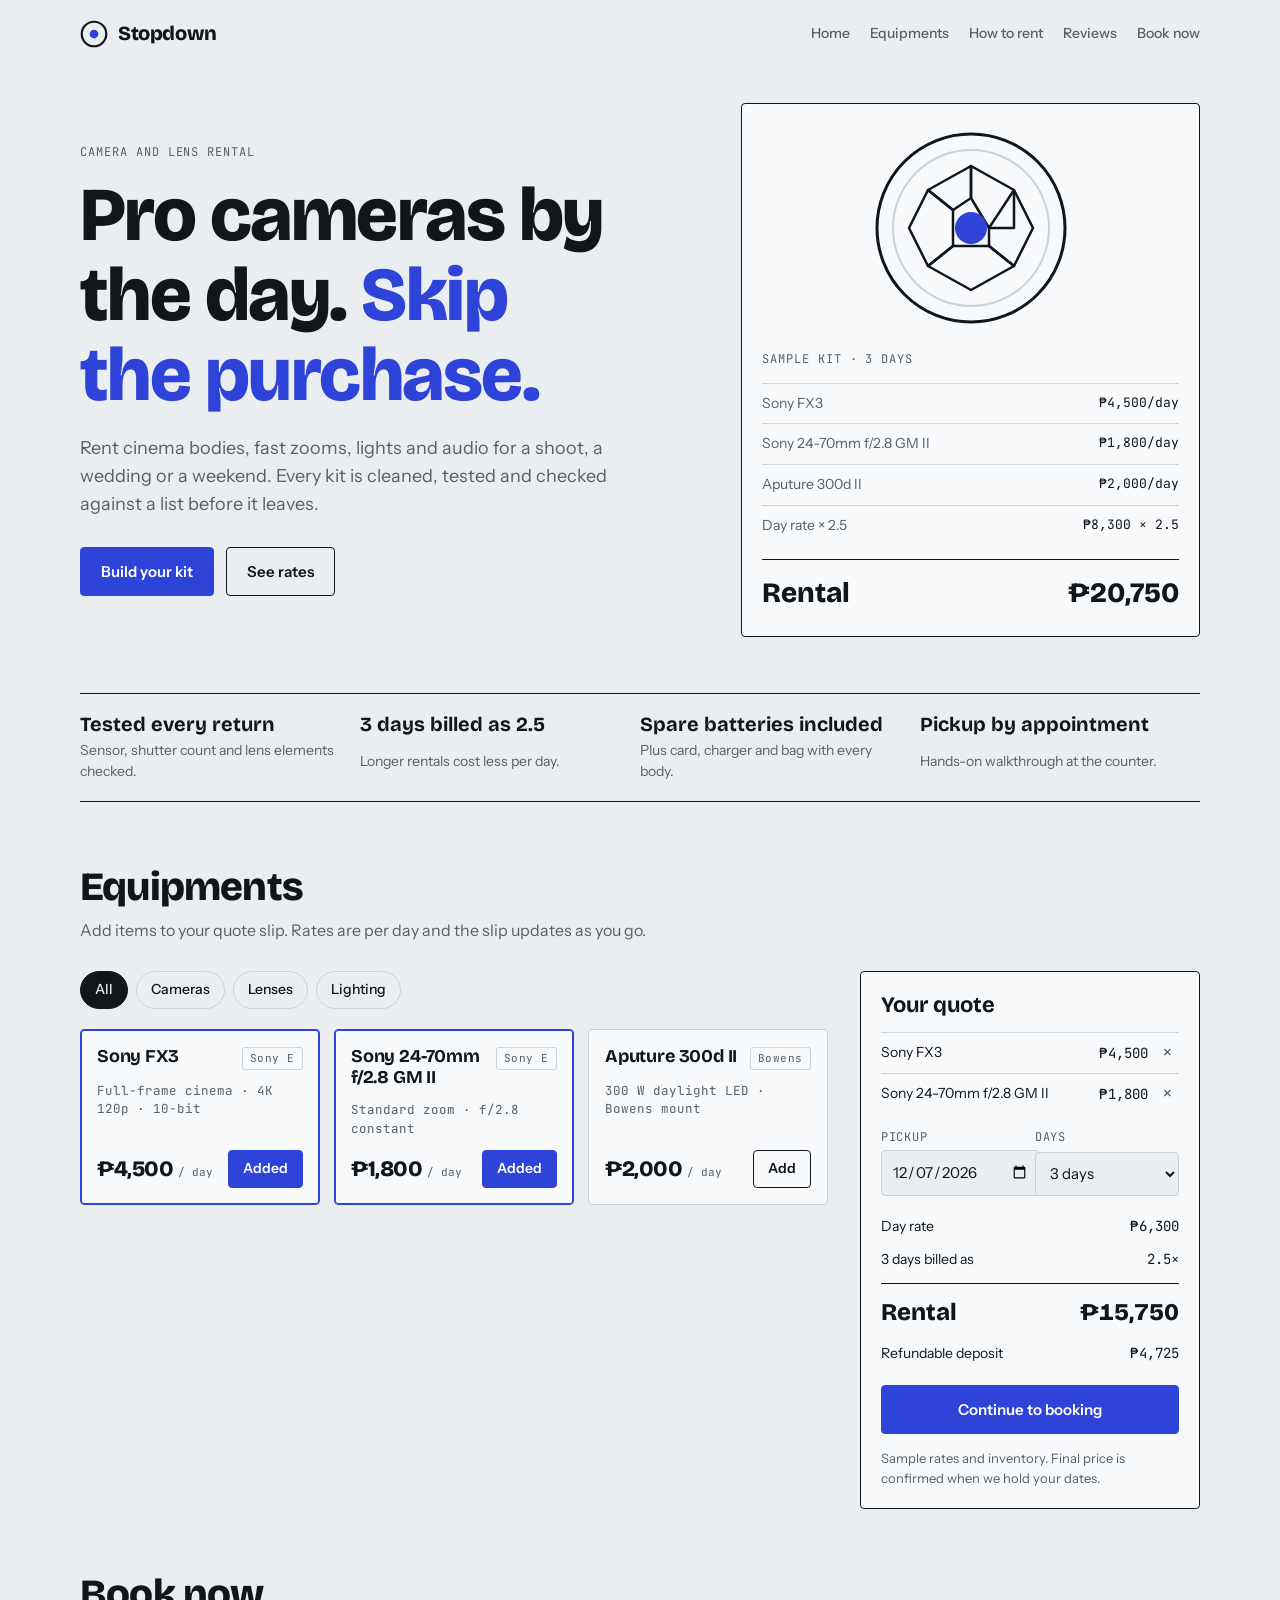
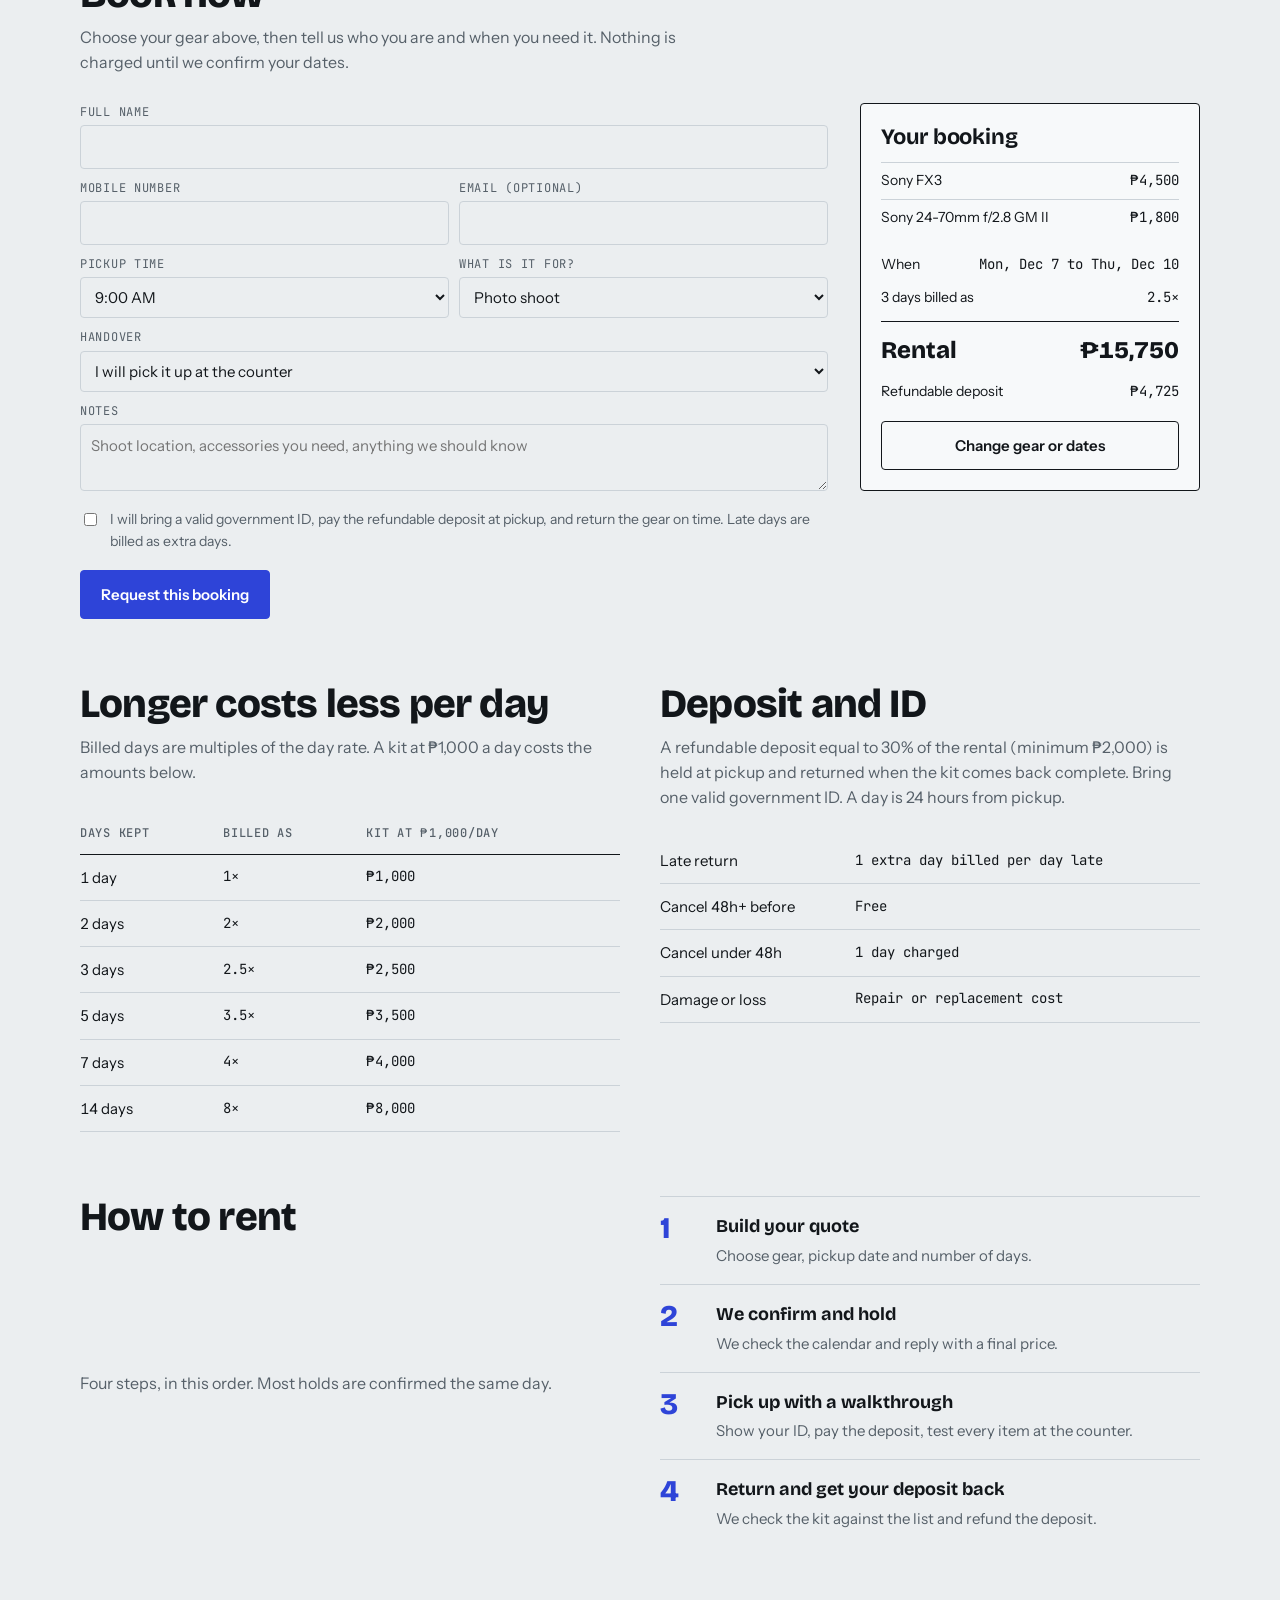
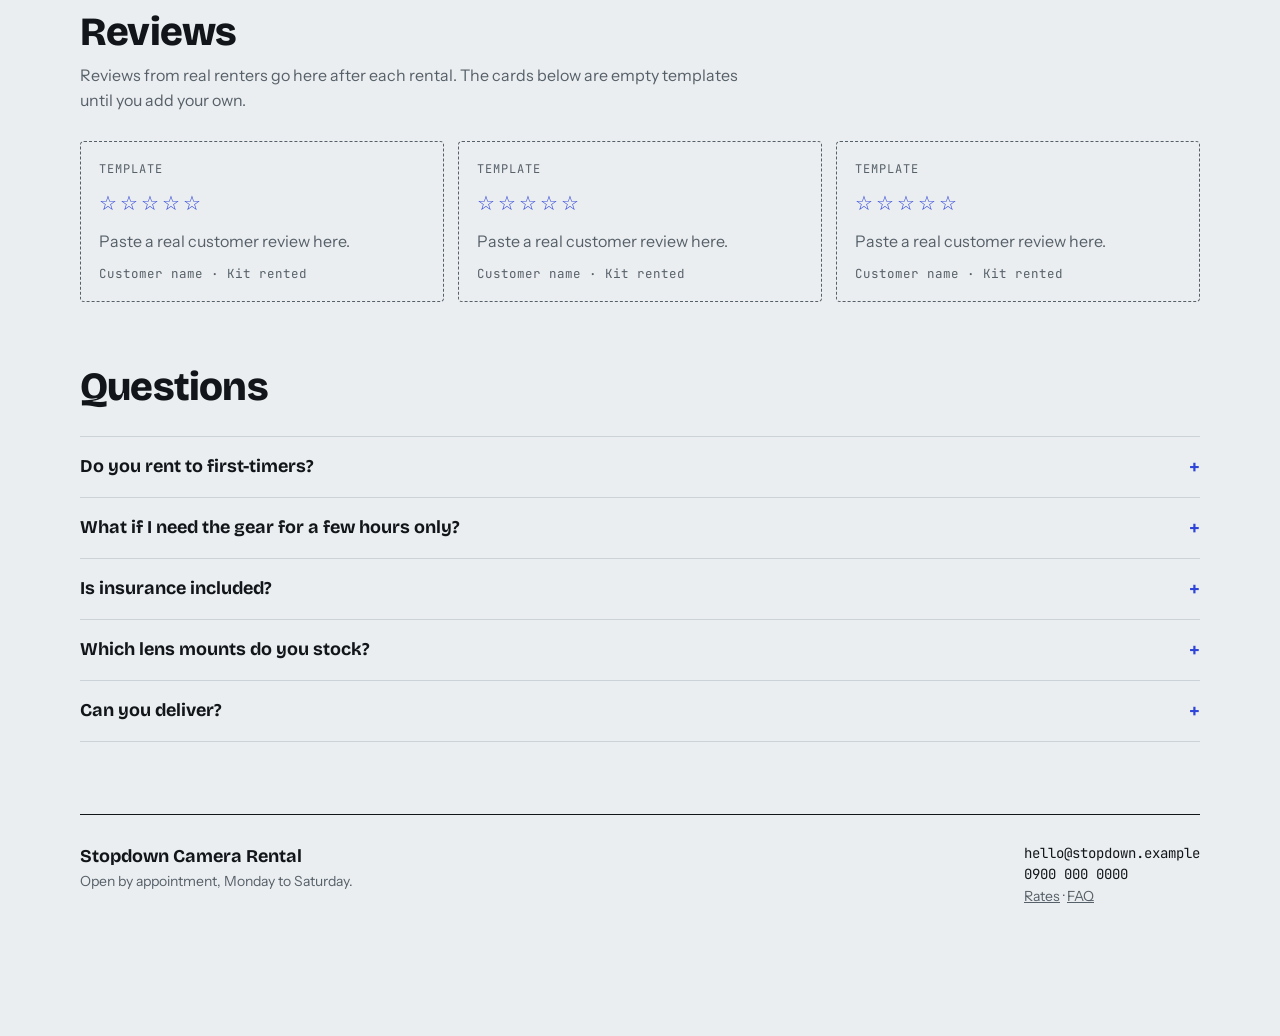
==== index.html @ c481bb45 "Rename Stopdown Camera Rental.html to index.html" ====
<!doctype html><html><head><meta charset=utf8><meta name=viewport content="width=device-width,initial-scale=1,viewport-fit=cover"><style>:root{color-scheme:light;box-sizing:border-box;padding-top:env(safe-area-inset-top,0px);padding-bottom:env(safe-area-inset-bottom,0px)}html{scroll-padding-top:env(safe-area-inset-top,0px)}body{margin:0;padding:0;font:14px -apple-system,BlinkMacSystemFont,sans-serif;background:#fff;color:#000}img{max-width:100%}[hidden]:not([hidden=until-found i]){display:none!important}</style></head><body>
<title>Stopdown Camera Rental</title>
<meta name="claude:viewport-fit-sides" content="cover">
<link rel="stylesheet" href="https://fonts.googleapis.com/css2?family=Bricolage+Grotesque:opsz,wght@12..96,500;12..96,700;12..96,800&family=Instrument+Sans:wght@400;500;600&family=JetBrains+Mono:wght@400;500&display=swap">
<style>
/* Layout: lens-barrel hero with a day-rate readout, then a catalog beside a live quote slip. */
:root {
  --bg: #EBEEF0;
  --surface: #F7F9FA;
  --fg: #12161A;
  --muted: #566069;
  --line: #CBD2D8;
  --accent: #2E44D8;
  --accent-fg: #FFFFFF;
  --ok: #1F7A4D;
  --font-display: "Bricolage Grotesque", "Helvetica Neue", Arial, sans-serif;
  --font-body: "Instrument Sans", "Helvetica Neue", Arial, sans-serif;
  --font-mono: "JetBrains Mono", ui-monospace, Menlo, Consolas, monospace;
}
@media (prefers-color-scheme: dark) {
  :root:not([data-theme="light"]) {
    --bg: #0F1316; --surface: #171C20; --fg: #E8ECEF; --muted: #9AA5AE; --line: #2B343B;
    --accent: #7C8DFF; --accent-fg: #0B0F2E; --ok: #5FD09A; color-scheme: dark;
  }
}
:root[data-theme="dark"] {
  --bg: #0F1316; --surface: #171C20; --fg: #E8ECEF; --muted: #9AA5AE; --line: #2B343B;
  --accent: #7C8DFF; --accent-fg: #0B0F2E; --ok: #5FD09A; color-scheme: dark;
}

* { box-sizing: border-box; }
body {
  background: var(--bg); color: var(--fg);
  font-family: var(--font-body); font-size: 16px; line-height: 1.55;
  padding-left: max(16px, env(safe-area-inset-left, 0px));
  padding-right: max(16px, env(safe-area-inset-right, 0px));
  padding-block: 0 88px;
}
.wrap { max-width: 1120px; margin: 0 auto; }
h1, h2, h3 { font-family: var(--font-display); text-wrap: balance; margin: 0; line-height: 1.05; letter-spacing: -0.02em; }
h2 { font-size: clamp(28px, 4vw, 40px); font-weight: 800; }
h3 { font-size: 18px; font-weight: 700; letter-spacing: -0.01em; line-height: 1.2; }
p { margin: 0; }
a { color: inherit; }
button, input, select, textarea { font: inherit; color: inherit; }
:focus-visible { outline: 3px solid var(--accent); outline-offset: 2px; }
.mono { font-family: var(--font-mono); }
.label { font-family: var(--font-mono); font-size: 12px; letter-spacing: 0.08em; text-transform: uppercase; color: var(--muted); }

/* header */
.top { display: flex; align-items: center; justify-content: space-between; gap: 16px; padding-block: 18px; flex-wrap: wrap; }
.brand { display: flex; align-items: center; gap: 10px; font-family: var(--font-display); font-weight: 800; font-size: 20px; letter-spacing: -0.02em; text-decoration: none; }
.brand svg { width: 28px; height: 28px; flex: none; }
.nav { display: flex; gap: 20px; font-size: 14px; font-weight: 500; flex-wrap: wrap; }
.nav a { text-decoration: none; color: var(--muted); }
.nav a:hover { color: var(--fg); }

/* hero */
.hero { display: grid; grid-template-columns: 1.15fr 0.85fr; gap: 40px; align-items: center; padding-block: 36px 56px; }
.hero > * { min-width: 0; }
.hero h1 { font-size: clamp(40px, 7vw, 76px); font-weight: 800; }
.hero h1 em { font-style: normal; color: var(--accent); }
.hero p.lede { margin-top: 20px; max-width: 46ch; font-size: 18px; color: var(--muted); }
.cta-row { display: flex; gap: 12px; margin-top: 28px; flex-wrap: wrap; }
.btn { display: inline-flex; align-items: center; justify-content: center; gap: 8px; border: 1.5px solid var(--fg); background: transparent; padding: 12px 20px; font-weight: 600; font-size: 15px; cursor: pointer; text-decoration: none; border-radius: 4px; }
.btn.primary { background: var(--accent); border-color: var(--accent); color: var(--accent-fg); }
.btn:hover { filter: brightness(1.08); }
.readout { background: var(--surface); border: 1.5px solid var(--fg); border-radius: 4px; padding: 20px; display: grid; gap: 14px; }
.readout .lens { display: flex; justify-content: center; padding-block: 4px 8px; }
.readout .lens svg { width: min(200px, 60%); height: auto; }
.readout dl { margin: 0; display: grid; gap: 0; }
.readout .row { display: flex; justify-content: space-between; gap: 12px; padding-block: 9px; border-top: 1px solid var(--line); font-size: 14px; }
.readout .row dt { color: var(--muted); }
.readout .row dd { margin: 0; font-family: var(--font-mono); font-size: 13px; text-align: right; }
.readout .total { font-family: var(--font-display); font-weight: 800; font-size: 28px; border-top: 1.5px solid var(--fg); padding-top: 12px; display: flex; justify-content: space-between; align-items: baseline; }

/* facts strip */
.facts { display: grid; grid-template-columns: repeat(auto-fit, minmax(200px, 1fr)); gap: 0; border-block: 1.5px solid var(--fg); }
.facts div { padding: 18px 20px 18px 0; display: grid; gap: 4px; }
.facts strong { font-family: var(--font-display); font-size: 20px; font-weight: 700; line-height: 1.2; }
.facts span { font-size: 14px; color: var(--muted); }

section { padding-block: 64px 0; }
.sec-head { display: grid; gap: 10px; margin-bottom: 28px; max-width: 60ch; }
.sec-head p { color: var(--muted); }

/* gear + quote */
.shop { display: grid; grid-template-columns: minmax(0, 1fr) 340px; gap: 32px; align-items: start; }
.chips { display: flex; gap: 8px; flex-wrap: wrap; margin-bottom: 20px; }
.chip { border: 1.5px solid var(--line); background: transparent; padding: 7px 14px; border-radius: 999px; font-size: 14px; font-weight: 500; cursor: pointer; }
.chip[aria-pressed="true"] { background: var(--fg); color: var(--bg); border-color: var(--fg); }
.grid { display: grid; grid-template-columns: repeat(auto-fill, minmax(230px, 1fr)); gap: 14px; }
.item { background: var(--surface); border: 1px solid var(--line); border-radius: 4px; padding: 16px; display: grid; grid-template-rows: auto 1fr auto; gap: 12px; min-width: 0; }
.item.in { border-color: var(--accent); box-shadow: inset 0 0 0 1px var(--accent); }
.item .meta { display: flex; justify-content: space-between; gap: 8px; align-items: baseline; }
.mount { font-family: var(--font-mono); font-size: 11px; letter-spacing: 0.05em; padding: 2px 7px; border: 1px solid var(--line); border-radius: 3px; color: var(--muted); white-space: nowrap; }
.item .spec { font-family: var(--font-mono); font-size: 12.5px; color: var(--muted); line-height: 1.5; }
.item .buy { display: flex; justify-content: space-between; align-items: center; gap: 8px; }
.price { font-family: var(--font-display); font-weight: 800; font-size: 22px; letter-spacing: -0.02em; }
.price small { font-family: var(--font-mono); font-weight: 400; font-size: 11px; color: var(--muted); letter-spacing: 0; }
.add { border: 1.5px solid var(--fg); background: transparent; padding: 7px 14px; font-size: 14px; font-weight: 600; cursor: pointer; border-radius: 4px; }
.add[aria-pressed="true"] { background: var(--accent); border-color: var(--accent); color: var(--accent-fg); }

.slip { position: sticky; top: 16px; background: var(--surface); border: 1.5px solid var(--fg); border-radius: 4px; padding: 20px; display: grid; gap: 14px; min-width: 0; }
.slip h3 { font-size: 22px; }
.slip ul { list-style: none; margin: 0; padding: 0; display: grid; gap: 0; }
.slip li { display: flex; justify-content: space-between; gap: 10px; padding-block: 8px; border-top: 1px solid var(--line); font-size: 14px; align-items: center; }
.slip li span:first-child { min-width: 0; overflow-wrap: anywhere; }
.slip .empty { color: var(--muted); font-size: 14px; border-top: 1px solid var(--line); padding-top: 10px; }
.rm { border: 0; background: transparent; color: var(--muted); cursor: pointer; font-size: 18px; line-height: 1; padding: 2px 6px; }
.rm:hover { color: var(--fg); }
.fields { display: grid; grid-template-columns: 1fr 1fr; gap: 10px; }
.field { display: grid; gap: 4px; min-width: 0; }
.field.full { grid-column: 1 / -1; }
.field label { font-size: 12px; font-family: var(--font-mono); letter-spacing: 0.06em; text-transform: uppercase; color: var(--muted); }
.field input, .field select, .field textarea { width: 100%; background: var(--bg); border: 1.5px solid var(--line); border-radius: 4px; padding: 9px 10px; font-size: 15px; }
.field textarea { resize: vertical; min-height: 64px; }
.sum { display: grid; gap: 0; }
.sum .row { display: flex; justify-content: space-between; gap: 10px; padding-block: 6px; font-size: 14px; }
.sum .row span:last-child { font-family: var(--font-mono); font-variant-numeric: tabular-nums; }
.sum .grand { border-top: 1.5px solid var(--fg); margin-top: 6px; padding-top: 10px; font-family: var(--font-display); font-weight: 800; font-size: 24px; }
.sum .grand span:last-child { font-family: var(--font-display); }
.note { font-size: 13px; color: var(--muted); }
.out { display: grid; gap: 8px; }
.out pre { margin: 0; white-space: pre-wrap; overflow-wrap: anywhere; font-family: var(--font-mono); font-size: 12.5px; background: var(--bg); border: 1px dashed var(--muted); padding: 12px; border-radius: 4px; }
.err { color: #B3261E; font-size: 13px; }
@media (prefers-color-scheme: dark) { :root:not([data-theme="light"]) .err { color: #FF8A80; } }
:root[data-theme="dark"] .err { color: #FF8A80; }

/* reviews */
.reviews { display: grid; grid-template-columns: repeat(auto-fit, minmax(240px, 1fr)); gap: 14px; }
.review { border: 1.5px dashed var(--muted); border-radius: 4px; padding: 18px; display: grid; gap: 10px; align-content: start; min-width: 0; }
.review p { margin: 0; color: var(--muted); }
.review .stars { font-size: 20px; letter-spacing: 0.15em; color: var(--accent); }
.review .who { font-size: 12.5px; }

/* booking */
.book { display: grid; grid-template-columns: minmax(0, 1fr) 340px; gap: 32px; align-items: start; }
.bform { display: grid; gap: 18px; min-width: 0; }
.bsum { position: sticky; top: 16px; background: var(--surface); border: 1.5px solid var(--fg); border-radius: 4px; padding: 20px; display: grid; gap: 12px; min-width: 0; }
.bsum h3 { font-size: 22px; }
.bsum ul { list-style: none; margin: 0; padding: 0; }
.bsum li { display: flex; justify-content: space-between; gap: 10px; padding-block: 7px; border-top: 1px solid var(--line); font-size: 14px; }
.bsum li span:first-child { min-width: 0; overflow-wrap: anywhere; }
.check { display: flex; gap: 10px; align-items: flex-start; font-size: 14px; color: var(--muted); }
.check input { margin-top: 4px; flex: none; }
@media (max-width: 960px) { .book { grid-template-columns: 1fr; } .bsum { position: static; } }

/* rates + steps */
.two { display: grid; grid-template-columns: 1fr 1fr; gap: 40px; }
.two > * { min-width: 0; }
.tablewrap { overflow-x: auto; }
table { width: 100%; border-collapse: collapse; font-size: 15px; }
th, td { text-align: left; padding: 11px 12px 11px 0; border-bottom: 1px solid var(--line); font-variant-numeric: tabular-nums; }
th { font-family: var(--font-mono); font-size: 12px; letter-spacing: 0.06em; text-transform: uppercase; color: var(--muted); font-weight: 500; border-bottom: 1.5px solid var(--fg); }
td.mono { font-size: 14px; }
.steps { list-style: none; margin: 0; padding: 0; display: grid; gap: 0; counter-reset: s; }
.steps li { counter-increment: s; display: grid; grid-template-columns: 44px 1fr; gap: 12px; padding-block: 16px; border-top: 1px solid var(--line); }
.steps li::before { content: counter(s); font-family: var(--font-display); font-weight: 800; font-size: 30px; line-height: 1; color: var(--accent); }
.steps strong { display: block; font-family: var(--font-display); font-size: 18px; margin-bottom: 2px; }
.steps span { color: var(--muted); font-size: 15px; }

details { border-top: 1px solid var(--line); padding-block: 16px; }
details:last-of-type { border-bottom: 1px solid var(--line); }
summary { cursor: pointer; font-family: var(--font-display); font-weight: 700; font-size: 18px; list-style: none; display: flex; justify-content: space-between; gap: 16px; }
summary::-webkit-details-marker { display: none; }
summary::after { content: "+"; font-family: var(--font-mono); color: var(--accent); }
details[open] summary::after { content: "\2212"; }
details p { margin-top: 10px; color: var(--muted); max-width: 66ch; }

footer { margin-top: 72px; border-top: 1.5px solid var(--fg); padding-block: 28px 40px; display: flex; justify-content: space-between; gap: 24px; flex-wrap: wrap; font-size: 14px; color: var(--muted); }
footer .mono { color: var(--fg); user-select: all; }

.bar { display: none; position: fixed; left: 0; right: 0; bottom: 0; background: var(--fg); color: var(--bg); padding: 12px max(16px, env(safe-area-inset-right, 0px)) calc(12px + env(safe-area-inset-bottom, 0px)) max(16px, env(safe-area-inset-left, 0px)); justify-content: space-between; align-items: center; gap: 12px; z-index: 5; text-decoration: none; font-weight: 600; }
.bar .mono { font-size: 14px; }

@media (max-width: 960px) {
  .hero, .two { grid-template-columns: 1fr; }
  .shop { grid-template-columns: 1fr; }
  .slip { position: static; }
  .bar { display: flex; }
}
@media (max-width: 480px) {
  .fields { grid-template-columns: 1fr; }
  .grid { grid-template-columns: 1fr; }
}
@media (prefers-reduced-motion: reduce) { * { transition: none !important; animation: none !important; } }
</style>

<div class="wrap">
  <header class="top">
    <a class="brand" href="#top" id="top" aria-label="Stopdown Camera Rental home">
      <svg viewBox="0 0 32 32" aria-hidden="true"><circle cx="16" cy="16" r="14" fill="none" stroke="currentColor" stroke-width="2.5"/><circle cx="16" cy="16" r="5" fill="var(--accent)"/></svg>
      Stopdown
    </a>
    <nav class="nav" aria-label="Main">
      <a href="#top">Home</a>
      <a href="#equipments">Equipments</a>
      <a href="#how">How to rent</a>
      <a href="#reviews">Reviews</a>
      <a href="#book">Book now</a>
    </nav>
  </header>

  <div class="hero">
    <div>
      <p class="label">Camera and lens rental</p>
      <h1 style="margin-top:14px">Pro cameras by the day. <em>Skip the purchase.</em></h1>
      <p class="lede">Rent cinema bodies, fast zooms, lights and audio for a shoot, a wedding or a weekend. Every kit is cleaned, tested and checked against a list before it leaves.</p>
      <div class="cta-row">
        <a class="btn primary" href="#equipments">Build your kit</a>
        <a class="btn" href="#rates">See rates</a>
      </div>
    </div>
    <aside class="readout" aria-label="Example rental quote">
      <div class="lens">
        <svg viewBox="0 0 200 200" aria-hidden="true">
          <circle cx="100" cy="100" r="94" fill="none" stroke="currentColor" stroke-width="3"/>
          <circle cx="100" cy="100" r="78" fill="none" stroke="var(--line)" stroke-width="2"/>
          <g fill="none" stroke="currentColor" stroke-width="2.5" stroke-linejoin="round">
            <polygon points="100,38 143,62 143,100 118,100 100,70"/>
            <polygon points="143,62 162,100 143,138 118,118 118,100"/>
            <polygon points="143,138 100,162 57,138 82,118 118,118"/>
            <polygon points="57,138 38,100 57,62 82,82 82,118"/>
            <polygon points="57,62 100,38 100,70 82,82"/>
          </g>
          <circle cx="100" cy="100" r="16" fill="var(--accent)"/>
        </svg>
      </div>
      <p class="label">Sample kit · 3 days</p>
      <dl id="heroRows"></dl>
      <div class="total"><span>Rental</span><span id="heroTotal"></span></div>
    </aside>
  </div>

  <div class="facts">
    <div><strong>Tested every return</strong><span>Sensor, shutter count and lens elements checked.</span></div>
    <div><strong>3 days billed as 2.5</strong><span>Longer rentals cost less per day.</span></div>
    <div><strong>Spare batteries included</strong><span>Plus card, charger and bag with every body.</span></div>
    <div><strong>Pickup by appointment</strong><span>Hands-on walkthrough at the counter.</span></div>
  </div>

  <section id="equipments">
    <div class="sec-head">
      <h2>Equipments</h2>
      <p>Add items to your quote slip. Rates are per day and the slip updates as you go.</p>
    </div>
    <div class="shop">
      <div>
        <div class="chips" id="chips" role="group" aria-label="Filter gear by type"></div>
        <div class="grid" id="grid"></div>
      </div>

      <aside class="slip" id="quote" aria-label="Your quote slip">
        <h3>Your quote</h3>
        <ul id="slipList"></ul>
        <div class="fields">
          <div class="field"><label for="pickup">Pickup</label><input type="date" id="pickup"></div>
          <div class="field"><label for="days">Days</label>
            <select id="days"></select></div>
        </div>
        <div class="sum" id="sum"></div>
        <a class="btn primary" href="#book">Continue to booking</a>
        <p class="note">Sample rates and inventory. Final price is confirmed when we hold your dates.</p>
      </aside>
    </div>
  </section>

  <section id="book">
    <div class="sec-head">
      <h2>Book now</h2>
      <p>Choose your gear above, then tell us who you are and when you need it. Nothing is charged until we confirm your dates.</p>
    </div>
    <div class="book">
      <form id="bookForm" class="bform" novalidate>
        <div class="fields">
          <div class="field full"><label for="fullName">Full name</label><input id="fullName" autocomplete="name" required></div>
          <div class="field"><label for="mobile">Mobile number</label><input id="mobile" type="tel" autocomplete="tel" inputmode="tel" required></div>
          <div class="field"><label for="email">Email (optional)</label><input id="email" type="email" autocomplete="email"></div>
          <div class="field"><label for="pickTime">Pickup time</label><select id="pickTime"></select></div>
          <div class="field"><label for="purpose">What is it for?</label>
            <select id="purpose">
              <option>Photo shoot</option><option>Video or film</option><option>Wedding</option><option>Event</option><option>Travel</option><option>Other</option>
            </select></div>
          <div class="field full"><label for="handover">Handover</label>
            <select id="handover"><option value="counter">I will pick it up at the counter</option><option value="delivery">Please quote delivery</option></select></div>
          <div class="field full" id="addrWrap" hidden><label for="address">Delivery address</label><textarea id="address"></textarea></div>
          <div class="field full"><label for="bnotes">Notes</label><textarea id="bnotes" placeholder="Shoot location, accessories you need, anything we should know"></textarea></div>
        </div>
        <label class="check"><input type="checkbox" id="agree"> <span>I will bring a valid government ID, pay the refundable deposit at pickup, and return the gear on time. Late days are billed as extra days.</span></label>
        <p class="err" id="bookErr" role="alert" hidden></p>
        <div><button class="btn primary" type="submit">Request this booking</button></div>
        <div class="out" id="bookOut" hidden>
          <p class="label">Request ready · <span id="bookRef"></span></p>
          <p class="note">Nothing has been sent yet. Copy this request and send it to <span class="mono">hello@stopdown.example</span> or message us. We reply to confirm availability and hold your gear.</p>
          <pre id="bookText"></pre>
          <div><button class="btn" type="button" id="bookCopy">Copy request</button></div>
        </div>
      </form>
      <aside class="bsum" id="bookSummary" aria-label="Your booking summary"></aside>
    </div>
  </section>

  <section id="rates">
    <div class="two">
      <div>
        <div class="sec-head">
          <h2>Longer costs less per day</h2>
          <p>Billed days are multiples of the day rate. A kit at ₱1,000 a day costs the amounts below.</p>
        </div>
        <div class="tablewrap">
          <table>
            <thead><tr><th>Days kept</th><th>Billed as</th><th>Kit at ₱1,000/day</th></tr></thead>
            <tbody id="rateRows"></tbody>
          </table>
        </div>
      </div>
      <div>
        <div class="sec-head">
          <h2>Deposit and ID</h2>
          <p>A refundable deposit equal to 30% of the rental (minimum ₱2,000) is held at pickup and returned when the kit comes back complete. Bring one valid government ID. A day is 24 hours from pickup.</p>
        </div>
        <div class="tablewrap">
          <table>
            <tbody>
              <tr><td>Late return</td><td class="mono">1 extra day billed per day late</td></tr>
              <tr><td>Cancel 48h+ before</td><td class="mono">Free</td></tr>
              <tr><td>Cancel under 48h</td><td class="mono">1 day charged</td></tr>
              <tr><td>Damage or loss</td><td class="mono">Repair or replacement cost</td></tr>
            </tbody>
          </table>
        </div>
      </div>
    </div>
  </section>

  <section id="how">
    <div class="two">
      <div class="sec-head">
        <h2>How to rent</h2>
        <p>Four steps, in this order. Most holds are confirmed the same day.</p>
      </div>
      <ol class="steps">
        <li><div><strong>Build your quote</strong><span>Choose gear, pickup date and number of days.</span></div></li>
        <li><div><strong>We confirm and hold</strong><span>We check the calendar and reply with a final price.</span></div></li>
        <li><div><strong>Pick up with a walkthrough</strong><span>Show your ID, pay the deposit, test every item at the counter.</span></div></li>
        <li><div><strong>Return and get your deposit back</strong><span>We check the kit against the list and refund the deposit.</span></div></li>
      </ol>
    </div>
  </section>

  <section id="reviews">
    <div class="sec-head">
      <h2>Reviews</h2>
      <p>Reviews from real renters go here after each rental. The cards below are empty templates until you add your own.</p>
    </div>
    <div class="reviews">
      <article class="review"><span class="label">Template</span><p class="stars mono" aria-hidden="true">☆☆☆☆☆</p><p>Paste a real customer review here.</p><p class="who mono">Customer name · Kit rented</p></article>
      <article class="review"><span class="label">Template</span><p class="stars mono" aria-hidden="true">☆☆☆☆☆</p><p>Paste a real customer review here.</p><p class="who mono">Customer name · Kit rented</p></article>
      <article class="review"><span class="label">Template</span><p class="stars mono" aria-hidden="true">☆☆☆☆☆</p><p>Paste a real customer review here.</p><p class="who mono">Customer name · Kit rented</p></article>
    </div>
  </section>

  <section id="faq">
    <div class="sec-head"><h2>Questions</h2></div>
    <details><summary>Do you rent to first-timers?</summary><p>Yes. Bring a valid ID and pay the deposit. We run a short walkthrough on each body so you know the menus before you leave.</p></details>
    <details><summary>What if I need the gear for a few hours only?</summary><p>The minimum is one day. If you return it the same evening, you still pay one day.</p></details>
    <details><summary>Is insurance included?</summary><p>No. The deposit covers minor wear. You are responsible for loss or damage, so check whether your own insurance covers rented equipment for the dates you need.</p></details>
    <details><summary>Which lens mounts do you stock?</summary><p>Each equipment card shows its mount, so you can check a lens fits the camera you are renting.</p></details>
    <details><summary>Can you deliver?</summary><p>Pickup is at our counter. Ask in your request notes if you need delivery and we will quote it separately.</p></details>
  </section>

  <footer>
    <div>
      <strong style="color:var(--fg);font-family:var(--font-display);font-size:18px">Stopdown Camera Rental</strong><br>
      Open by appointment, Monday to Saturday.
    </div>
    <div>
      <span class="mono">hello@stopdown.example</span><br>
      <span class="mono">0900 000 0000</span><br>
      <a href="#rates">Rates</a> · <a href="#faq">FAQ</a>
    </div>
  </footer>
</div>

<a class="bar" href="#quote" id="bar"><span id="barCount">0 items</span><span class="mono" id="barTotal">₱0</span></a>

<script>
(function () {
  var GEAR = [
    { id: "fx3", cat: "Cameras", name: "Sony FX3", spec: "Full-frame cinema · 4K 120p · 10-bit", mount: "Sony E", rate: 4500 },
    { id: "gm2470", cat: "Lenses", name: "Sony 24-70mm f/2.8 GM II", spec: "Standard zoom · f/2.8 constant", mount: "Sony E", rate: 1800 },
    { id: "a300", cat: "Lighting", name: "Aputure 300d II", spec: "300 W daylight LED · Bowens mount", mount: "Bowens", rate: 2000 }
  ];
  var CATS = ["All", "Cameras", "Lenses", "Lighting", "Audio", "Support"];
  var BILLED = [0, 1, 2, 2.5, 3, 3.5, 3.75, 4];
  var DAY_OPTIONS = [1, 2, 3, 4, 5, 6, 7, 10, 14, 21, 30];
  var DEPOSIT_RATE = 0.3, DEPOSIT_MIN = 2000;

  var filter = "All";
  var cart = {};
  var lastText = "";

  function $(id) { return document.getElementById(id); }
  function peso(n) { return "₱" + Math.round(n).toLocaleString("en-PH"); }
  function billed(d) {
    if (d <= 7) return BILLED[d];
    return 4 * Math.floor(d / 7) + BILLED[d % 7];
  }
  function fmtBilled(b) { return (b % 1 === 0 ? b : b.toString()) + "×"; }
  function cartItems() { return GEAR.filter(function (g) { return cart[g.id]; }); }
  function dayRateTotal() { return cartItems().reduce(function (s, g) { return s + g.rate; }, 0); }
  function days() { return parseInt($("days").value, 10) || 1; }

  /* hero sample */
  (function () {
    var sample = GEAR.slice(0, 3);
    var day = sample.reduce(function (s, g) { return s + g.rate; }, 0);
    $("heroRows").innerHTML = sample.map(function (g) {
      return '<div class="row"><dt>' + g.name + '</dt><dd>' + peso(g.rate) + '/day</dd></div>';
    }).join("") + '<div class="row"><dt>Day rate × 2.5</dt><dd>' + peso(day) + ' × 2.5</dd></div>';
    $("heroTotal").textContent = peso(day * billed(3));
  })();

  /* rate table */
  $("rateRows").innerHTML = [1, 2, 3, 5, 7, 14].map(function (d) {
    var b = billed(d);
    return '<tr><td>' + d + (d === 1 ? ' day' : ' days') + '</td><td class="mono">' + fmtBilled(b) + '</td><td class="mono">' + peso(1000 * b) + '</td></tr>';
  }).join("");

  /* chips */
  function renderChips() {
    $("chips").innerHTML = CATS.filter(function (c) { return c === "All" || GEAR.some(function (g) { return g.cat === c; }); }).map(function (c) {
      return '<button type="button" class="chip" data-cat="' + c + '" aria-pressed="' + (c === filter) + '">' + c + '</button>';
    }).join("");
  }
  $("chips").addEventListener("click", function (e) {
    var b = e.target.closest(".chip");
    if (!b) return;
    filter = b.getAttribute("data-cat");
    renderChips(); renderGrid();
  });

  /* grid */
  function renderGrid() {
    $("grid").innerHTML = GEAR.filter(function (g) { return filter === "All" || g.cat === filter; }).map(function (g) {
      var on = !!cart[g.id];
      return '<article class="item' + (on ? ' in' : '') + '">' +
        '<div class="meta"><h3>' + g.name + '</h3><span class="mount">' + g.mount + '</span></div>' +
        '<p class="spec">' + g.spec + '</p>' +
        '<div class="buy"><span class="price">' + peso(g.rate) + ' <small>/ day</small></span>' +
        '<button type="button" class="add" data-id="' + g.id + '" aria-pressed="' + on + '">' + (on ? 'Added' : 'Add') + '</button></div>' +
        '</article>';
    }).join("");
  }
  $("grid").addEventListener("click", function (e) {
    var b = e.target.closest(".add");
    if (!b) return;
    var id = b.getAttribute("data-id");
    if (cart[id]) delete cart[id]; else cart[id] = true;
    renderGrid(); renderSlip();
  });

  /* slip */
  function renderSlip() {
    var items = cartItems();
    $("slipList").innerHTML = items.length
      ? items.map(function (g) {
          return '<li><span>' + g.name + '</span><span class="mono">' + peso(g.rate) +
            ' <button type="button" class="rm" data-id="' + g.id + '" aria-label="Remove ' + g.name + '">×</button></span></li>';
        }).join("")
      : '<li class="empty">Nothing added yet. Choose gear from the list.</li>';

    var d = days(), b = billed(d), day = dayRateTotal(), rental = day * b;
    var dep = items.length ? Math.max(DEPOSIT_MIN, rental * DEPOSIT_RATE) : 0;
    $("sum").innerHTML =
      '<div class="row"><span>Day rate</span><span>' + peso(day) + '</span></div>' +
      '<div class="row"><span>' + d + (d === 1 ? ' day' : ' days') + ' billed as</span><span>' + fmtBilled(b) + '</span></div>' +
      '<div class="row grand"><span>Rental</span><span>' + peso(rental) + '</span></div>' +
      '<div class="row"><span>Refundable deposit</span><span>' + peso(dep) + '</span></div>';
    $("barCount").textContent = items.length + (items.length === 1 ? " item" : " items");
    $("barTotal").textContent = peso(rental);
    renderBookSummary();
  }
  $("slipList").addEventListener("click", function (e) {
    var b = e.target.closest(".rm");
    if (!b) return;
    delete cart[b.getAttribute("data-id")];
    renderGrid(); renderSlip();
  });

  /* day + date inputs */
  $("days").innerHTML = DAY_OPTIONS.map(function (d) {
    return '<option value="' + d + '"' + (d === 3 ? ' selected' : '') + '>' + d + (d === 1 ? ' day' : ' days') + '</option>';
  }).join("");
  $("days").addEventListener("change", renderSlip);
  (function () {
    var t = new Date(); t.setDate(t.getDate() + 1);
    var m = String(t.getMonth() + 1).padStart(2, "0"), dd = String(t.getDate()).padStart(2, "0");
    var iso = t.getFullYear() + "-" + m + "-" + dd;
    $("pickup").value = iso; $("pickup").min = iso;
  })();

  /* sample starting kit so the slip is never empty */
  GEAR.slice(0, 2).forEach(function (g) { cart[g.id] = true; });

  /* booking form */
  var TIMES = ["9:00 AM", "10:00 AM", "11:00 AM", "12:00 PM", "1:00 PM", "2:00 PM", "3:00 PM", "4:00 PM", "5:00 PM"];
  $("pickTime").innerHTML = TIMES.map(function (t) { return "<option>" + t + "</option>"; }).join("");

  function addDaysIso(iso, n) {
    var p = iso.split("-"), d = new Date(+p[0], +p[1] - 1, +p[2] + n);
    return d;
  }
  function longDate(d) { return d.toLocaleDateString("en-PH", { weekday: "short", month: "short", day: "numeric" }); }

  function renderBookSummary() {
    var box = $("bookSummary"), items = cartItems(), d = days(), pick = $("pickup").value;
    if (!items.length) {
      box.innerHTML = '<h3>Your booking</h3><p class="note">No equipment selected yet.</p><a class="btn" href="#equipments">Choose equipment</a>';
      return;
    }
    var b = billed(d), day = dayRateTotal(), rental = day * b, dep = Math.max(DEPOSIT_MIN, rental * DEPOSIT_RATE);
    var when = pick ? longDate(addDaysIso(pick, 0)) + " to " + longDate(addDaysIso(pick, d)) : "Choose a pickup date above";
    box.innerHTML = '<h3>Your booking</h3>' +
      '<ul>' + items.map(function (g) { return "<li><span>" + g.name + '</span><span class="mono">' + peso(g.rate) + "</span></li>"; }).join("") + "</ul>" +
      '<div class="sum">' +
      '<div class="row"><span>When</span><span>' + when + "</span></div>" +
      '<div class="row"><span>' + d + (d === 1 ? " day" : " days") + " billed as</span><span>" + fmtBilled(b) + "</span></div>" +
      '<div class="row grand"><span>Rental</span><span>' + peso(rental) + "</span></div>" +
      '<div class="row"><span>Refundable deposit</span><span>' + peso(dep) + "</span></div></div>" +
      '<a class="btn small" href="#equipments">Change gear or dates</a>';
  }

  $("pickup").addEventListener("change", renderSlip);
  $("handover").addEventListener("change", function () {
    $("addrWrap").hidden = $("handover").value !== "delivery";
  });

  $("bookForm").addEventListener("submit", function (e) {
    e.preventDefault();
    var err = $("bookErr"), items = cartItems();
    var name = $("fullName").value.trim(), mobile = $("mobile").value.trim(), email = $("email").value.trim();
    function fail(msg) { err.textContent = msg; err.hidden = false; }
    if (!items.length) return fail("Choose at least one item under Equipments.");
    if (!$("pickup").value) return fail("Choose a pickup date in your quote.");
    if (!name) return fail("Enter your full name.");
    if (mobile.replace(/\D/g, "").length < 7) return fail("Enter a mobile number we can reach you on.");
    if (email && email.indexOf("@") < 1) return fail("Check your email address.");
    if ($("handover").value === "delivery" && !$("address").value.trim()) return fail("Enter the delivery address.");
    if (!$("agree").checked) return fail("Tick the box to confirm the ID, deposit and return terms.");
    err.hidden = true;

    var d = days(), b = billed(d), day = dayRateTotal(), rental = day * b, dep = Math.max(DEPOSIT_MIN, rental * DEPOSIT_RATE);
    var ref = "SD-" + Math.random().toString(36).slice(2, 7).toUpperCase();
    var notes = $("bnotes").value.trim();
    var lines = [
      "RENTAL REQUEST (ref " + ref + ")",
      "Name: " + name,
      "Contact: " + mobile + (email ? " / " + email : ""),
      "Pickup: " + $("pickup").value + " \u00b7 " + d + (d === 1 ? " day" : " days"),
      "Pickup time: " + $("pickTime").value,
      "Return due: " + longDate(addDaysIso($("pickup").value, d)),
      "Handover: " + ($("handover").value === "delivery" ? "Delivery to " + $("address").value.trim().replace(/\s+/g, " ") : "Counter pickup"),
      "Purpose: " + $("purpose").value,
      "",
      items.map(function (g) { return "- " + g.name + " (" + peso(g.rate) + "/day)"; }).join("\n"),
      "",
      "Rental: " + peso(rental) + " (" + fmtBilled(b) + " day rate)",
      "Deposit: " + peso(dep) + " refundable"
    ];
    if (notes) lines.push("Notes: " + notes.replace(/\s+/g, " "));
    lastText = lines.join("\n");
    $("bookRef").textContent = ref;
    $("bookText").textContent = lastText;
    $("bookOut").hidden = false;
    $("bookOut").scrollIntoView({ block: "nearest" });
  });

  $("bookCopy").addEventListener("click", function () {
    var btn = $("bookCopy");
    function done(ok) { btn.textContent = ok ? "Copied" : "Select the text above and copy it"; setTimeout(function () { btn.textContent = "Copy request"; }, 2200); }
    function select() {
      var r = document.createRange(); r.selectNodeContents($("bookText"));
      var sel = window.getSelection(); sel.removeAllRanges(); sel.addRange(r); done(false);
    }
    try { navigator.clipboard.writeText(lastText).then(function () { done(true); }, select); } catch (x) { select(); }
  });

  renderChips(); renderGrid(); renderSlip();
})();
</script>

</body></html>
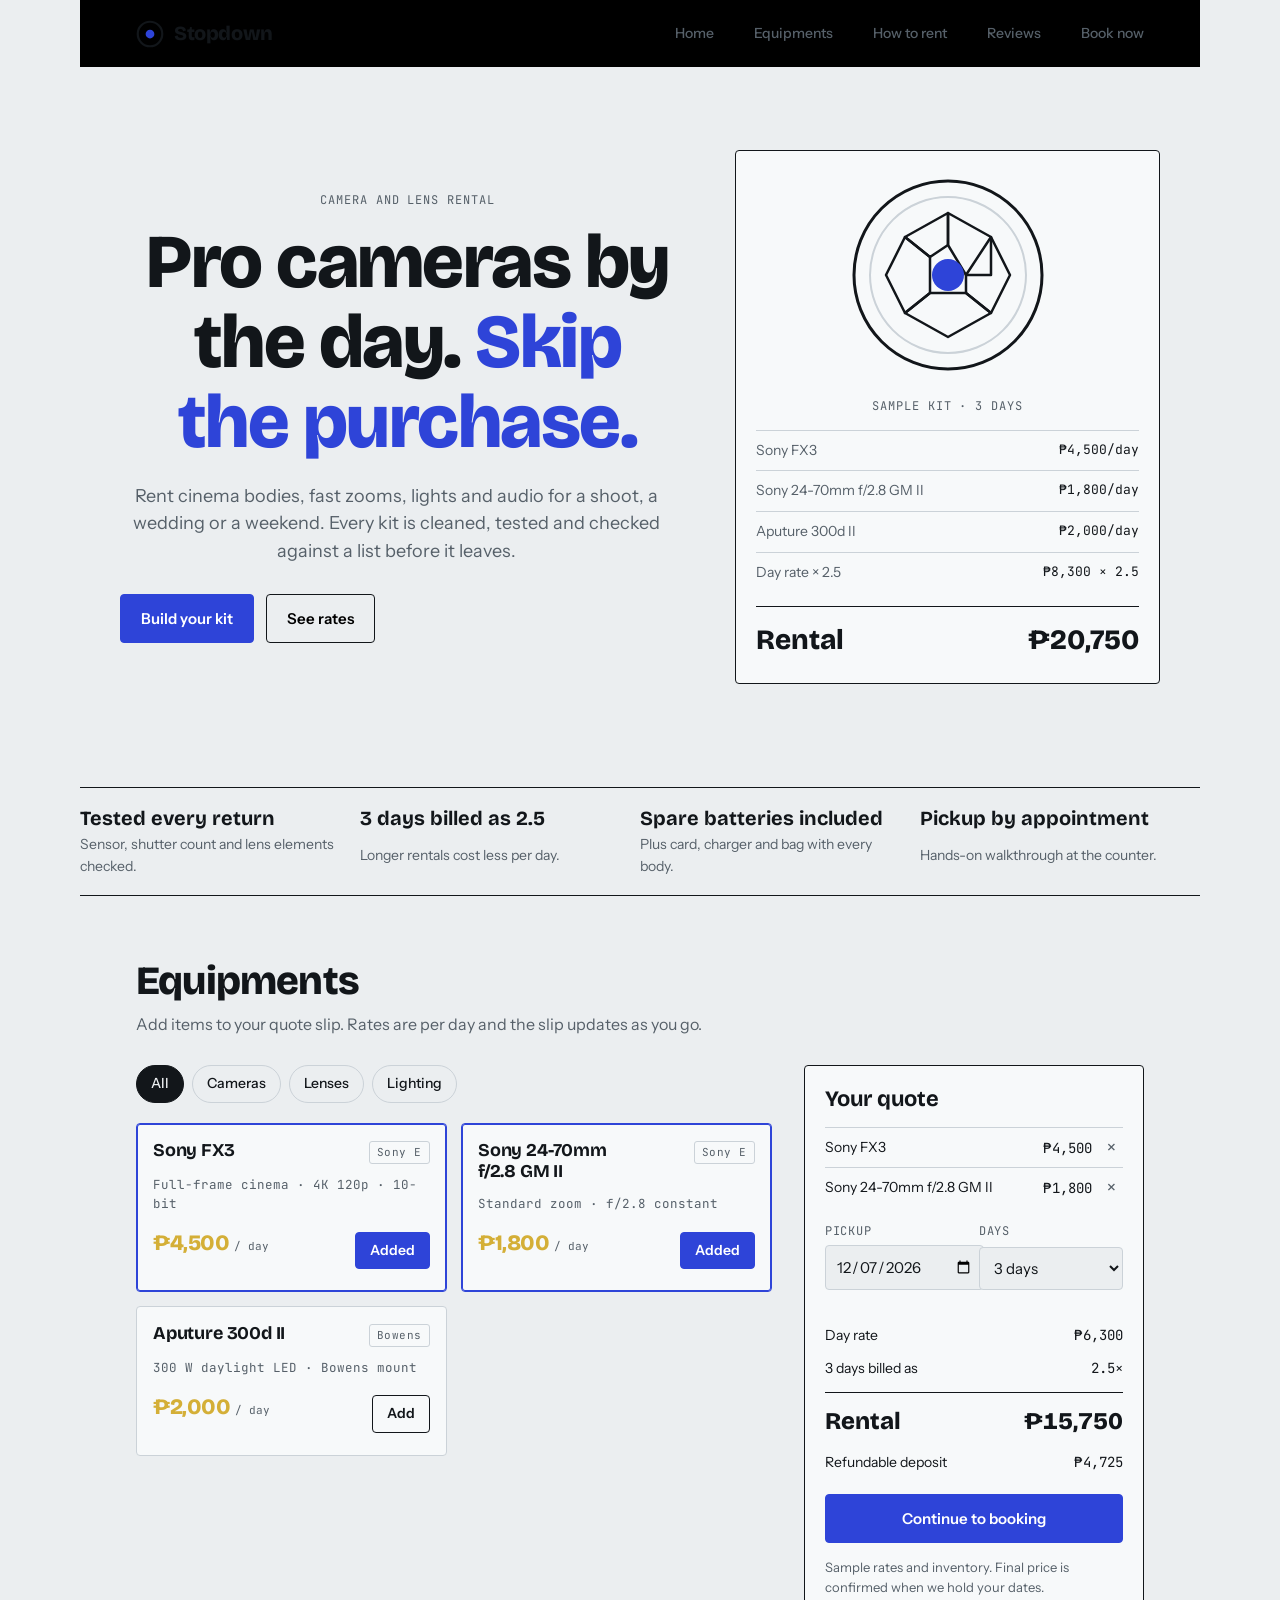
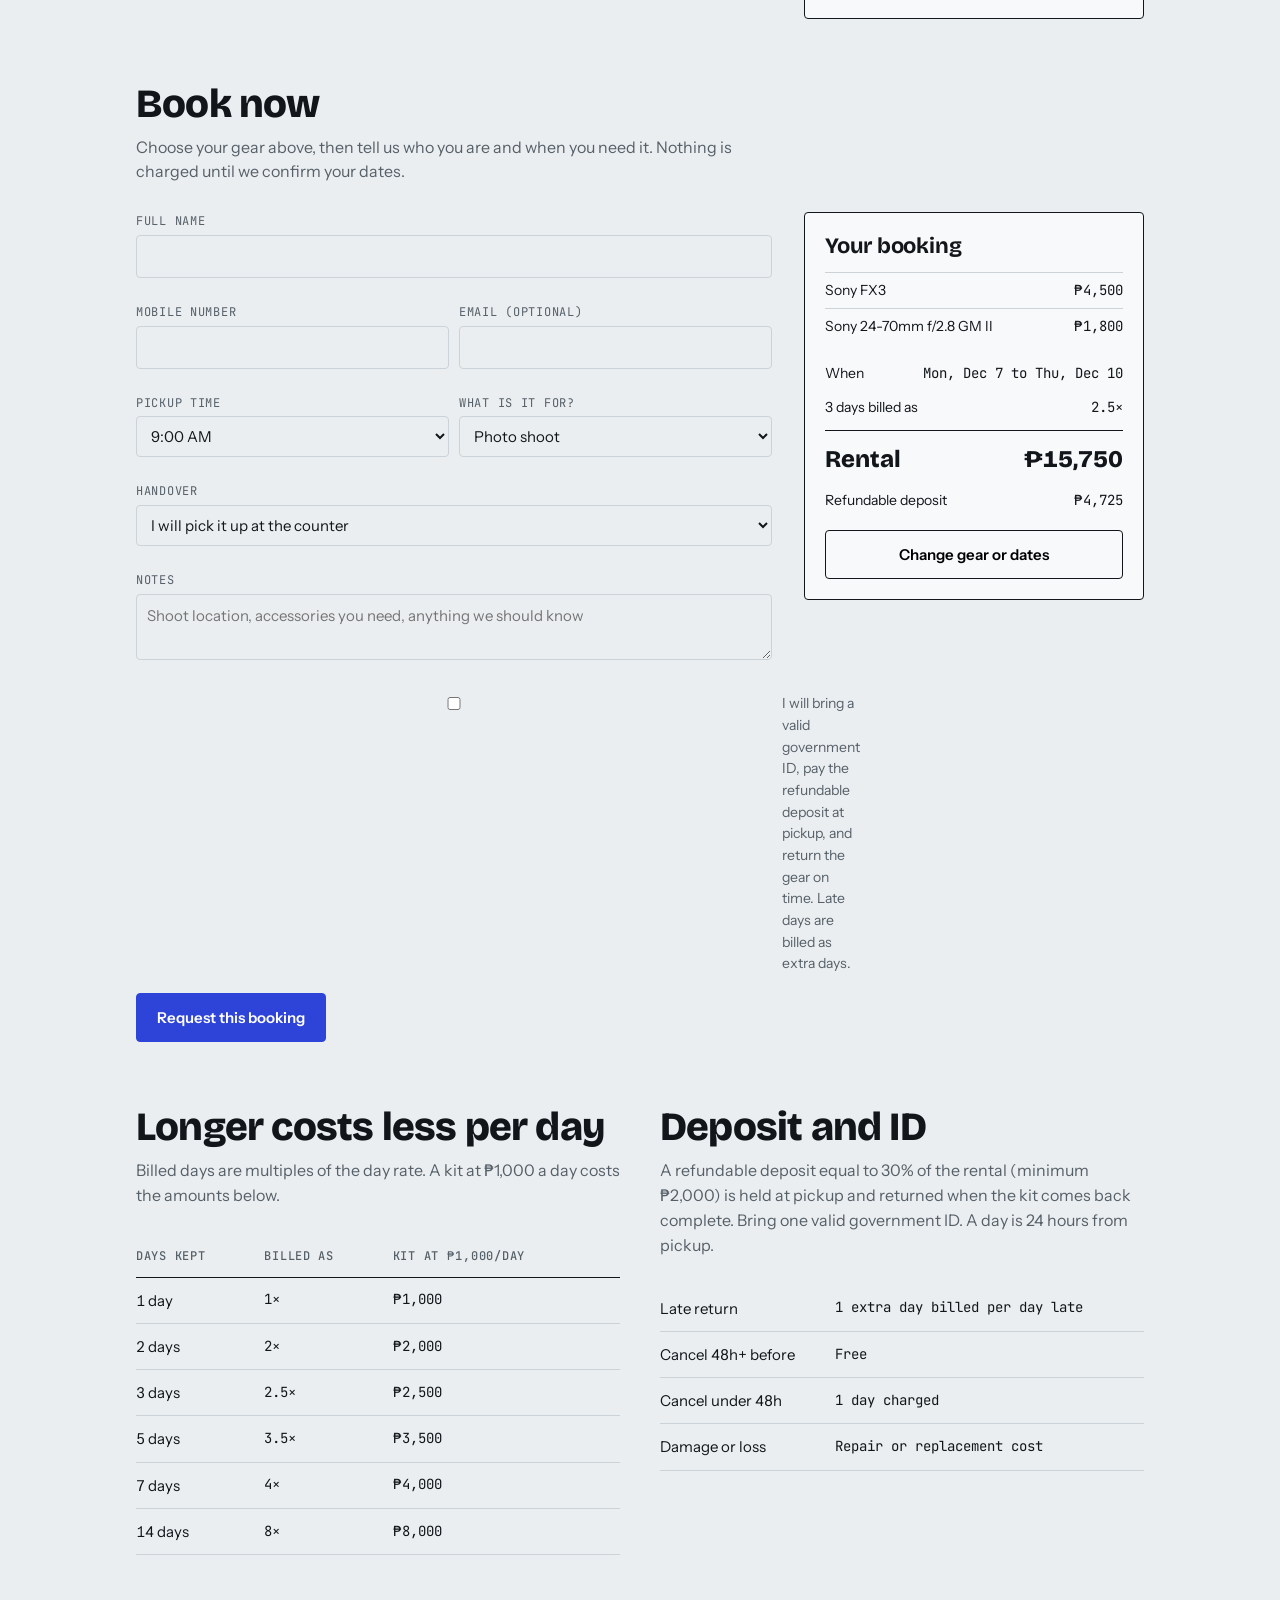
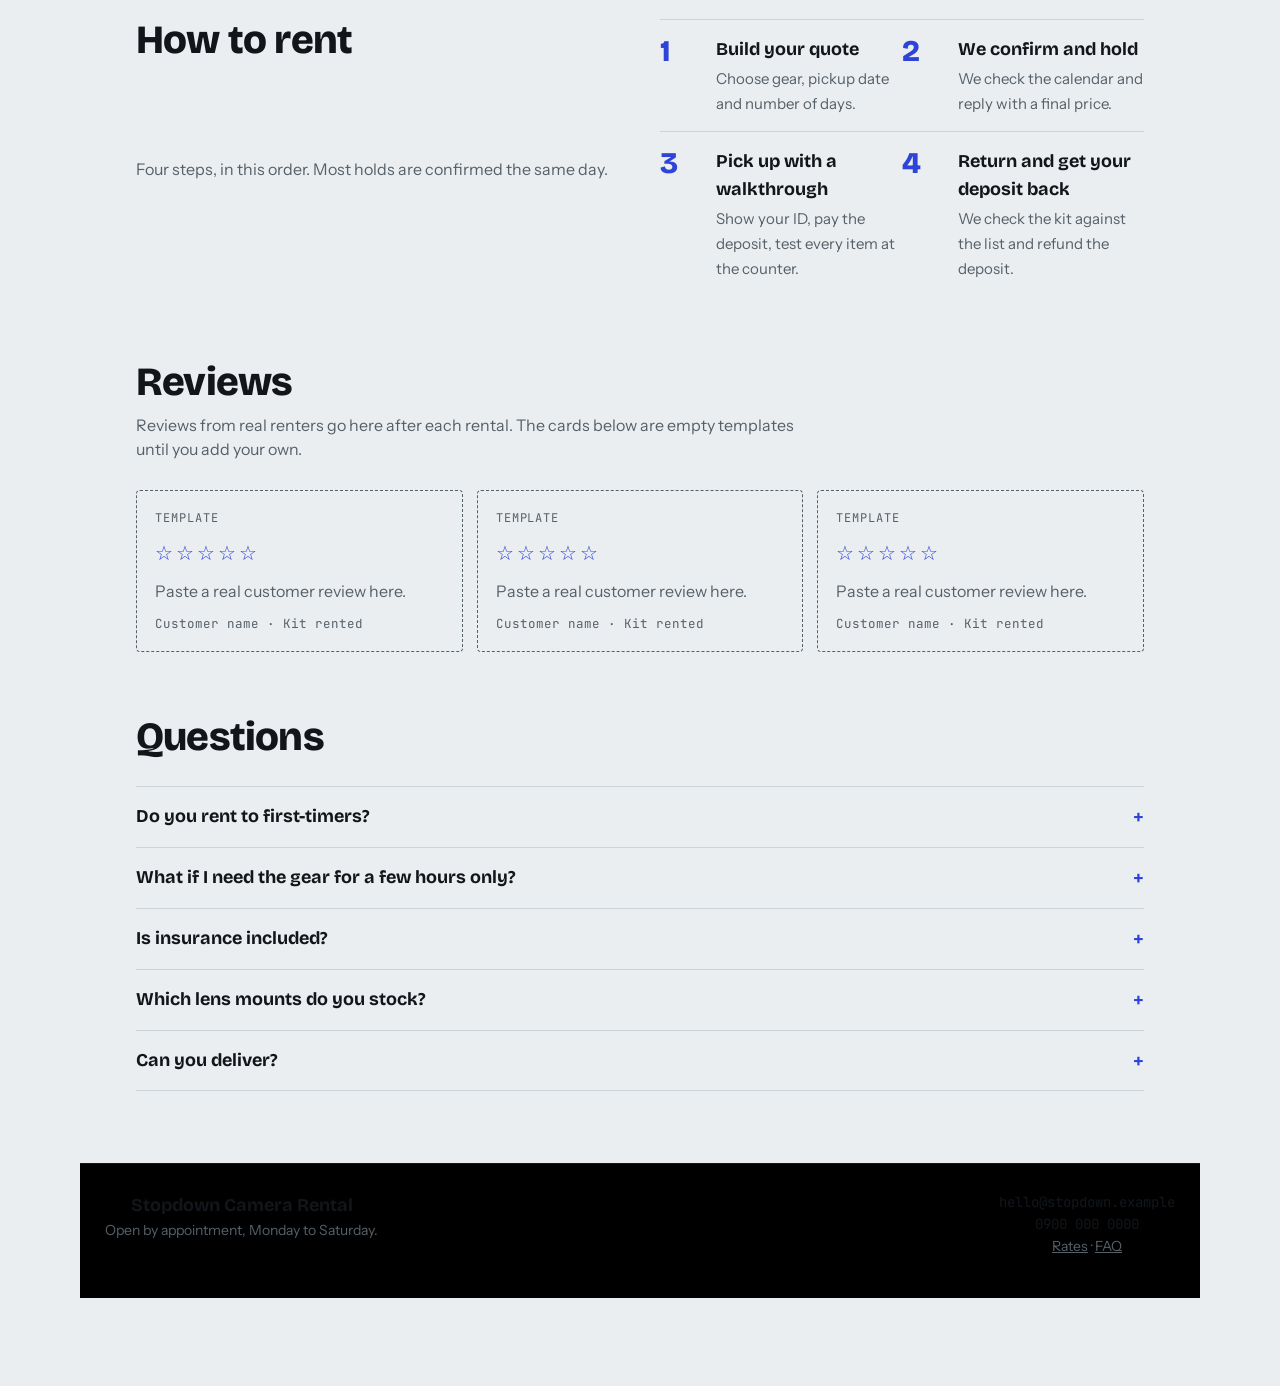
==== commit 2b5523ce: "Update index.html" ====
--- a/index.html
+++ b/index.html
@@ -1,6 +1,7 @@
 <!doctype html><html><head><meta charset=utf8><meta name=viewport content="width=device-width,initial-scale=1,viewport-fit=cover"><style>:root{color-scheme:light;box-sizing:border-box;padding-top:env(safe-area-inset-top,0px);padding-bottom:env(safe-area-inset-bottom,0px)}html{scroll-padding-top:env(safe-area-inset-top,0px)}body{margin:0;padding:0;font:14px -apple-system,BlinkMacSystemFont,sans-serif;background:#fff;color:#000}img{max-width:100%}[hidden]:not([hidden=until-found i]){display:none!important}</style></head><body>
 <title>Stopdown Camera Rental</title>
 <meta name="claude:viewport-fit-sides" content="cover">
+<link rel="stylesheet" href="style.css">
 <link rel="stylesheet" href="https://fonts.googleapis.com/css2?family=Bricolage+Grotesque:opsz,wght@12..96,500;12..96,700;12..96,800&family=Instrument+Sans:wght@400;500;600&family=JetBrains+Mono:wght@400;500&display=swap">
 <style>
 /* Layout: lens-barrel hero with a day-rate readout, then a catalog beside a live quote slip. */
--- a/style.css
+++ b/style.css
@@ -0,0 +1,195 @@
+/* RESET */
+* {
+    margin: 0;
+    padding: 0;
+    box-sizing: border-box;
+}
+
+body {
+    font-family: Arial, Helvetica, sans-serif;
+    background-color: #111827;
+    color: #ffffff;
+    line-height: 1.6;
+}
+
+/* HEADER */
+header {
+    background: #000000;
+    padding: 20px 5%;
+    display: flex;
+    justify-content: space-between;
+    align-items: center;
+}
+
+.logo {
+    font-size: 1.8rem;
+    font-weight: bold;
+    color: #D4AF37;
+}
+
+nav a {
+    color: white;
+    text-decoration: none;
+    margin-left: 20px;
+    transition: 0.3s;
+}
+
+nav a:hover {
+    color: #D4AF37;
+}
+
+/* HERO SECTION */
+.hero {
+    min-height: 80vh;
+    display: flex;
+    align-items: center;
+    justify-content: center;
+    text-align: center;
+    padding: 40px;
+}
+
+.hero-content h1 {
+    font-size: 3rem;
+    margin-bottom: 20px;
+}
+
+.hero-content p {
+    max-width: 700px;
+    margin: 0 auto 30px;
+    color: #d1d5db;
+}
+
+.btn {
+    display: inline-block;
+    padding: 12px 24px;
+    background: #D4AF37;
+    color: #000;
+    text-decoration: none;
+    border-radius: 6px;
+    font-weight: bold;
+    transition: 0.3s;
+}
+
+.btn:hover {
+    background: #f0c75e;
+}
+
+/* SECTION */
+section {
+    padding: 60px 5%;
+}
+
+.section-title {
+    text-align: center;
+    font-size: 2.2rem;
+    margin-bottom: 40px;
+    color: #D4AF37;
+}
+
+/* EQUIPMENT CARDS */
+.grid {
+    display: grid;
+    grid-template-columns: repeat(auto-fit, minmax(280px, 1fr));
+    gap: 25px;
+}
+
+.card {
+    background: #1f2937;
+    border-radius: 10px;
+    overflow: hidden;
+    box-shadow: 0 3px 12px rgba(0,0,0,.3);
+}
+
+.card img {
+    width: 100%;
+    height: 220px;
+    object-fit: cover;
+}
+
+.card-content {
+    padding: 20px;
+}
+
+.card h3 {
+    margin-bottom: 10px;
+}
+
+.price {
+    color: #D4AF37;
+    font-size: 1.2rem;
+    font-weight: bold;
+    margin-bottom: 15px;
+}
+
+/* RENTAL STEPS */
+.steps {
+    display: grid;
+    grid-template-columns: repeat(auto-fit,minmax(220px,1fr));
+    gap: 20px;
+}
+
+.step {
+    background: #1f2937;
+    padding: 25px;
+    border-radius: 10px;
+    text-align: center;
+}
+
+/* FORM */
+form {
+    max-width: 700px;
+    margin: auto;
+}
+
+input,
+textarea,
+select {
+    width: 100%;
+    padding: 12px;
+    margin-bottom: 15px;
+    border-radius: 6px;
+    border: none;
+}
+
+button {
+    background: #D4AF37;
+    color: #000;
+    border: none;
+    padding: 12px 24px;
+    cursor: pointer;
+    border-radius: 6px;
+    font-weight: bold;
+}
+
+button:hover {
+    background: #f0c75e;
+}
+
+/* FOOTER */
+footer {
+    background: #000000;
+    text-align: center;
+    padding: 25px;
+    margin-top: 40px;
+}
+
+footer p {
+    color: #9ca3af;
+}
+
+/* MOBILE */
+@media (max-width: 768px) {
+    .hero-content h1 {
+        font-size: 2rem;
+    }
+
+    nav {
+        display: flex;
+        flex-wrap: wrap;
+        justify-content: center;
+    }
+
+    nav a {
+        margin: 10px;
+    }
+}
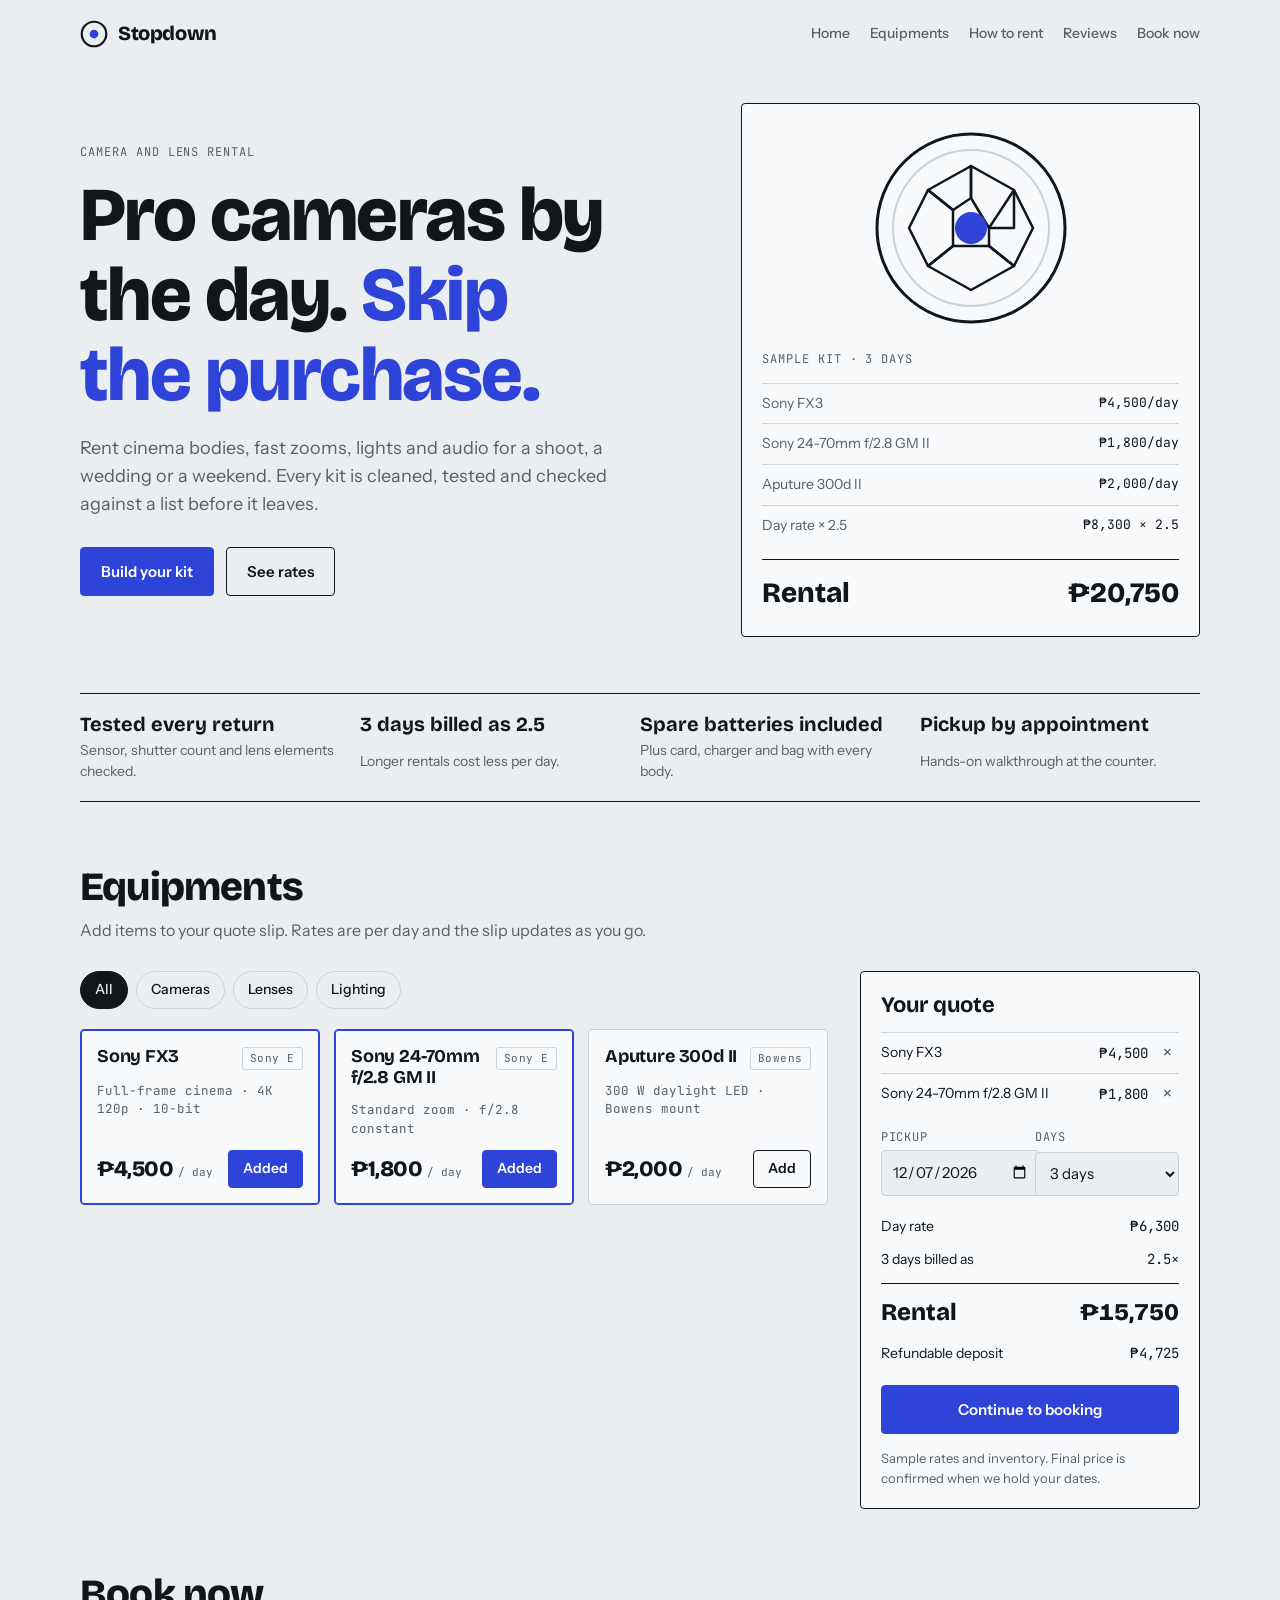
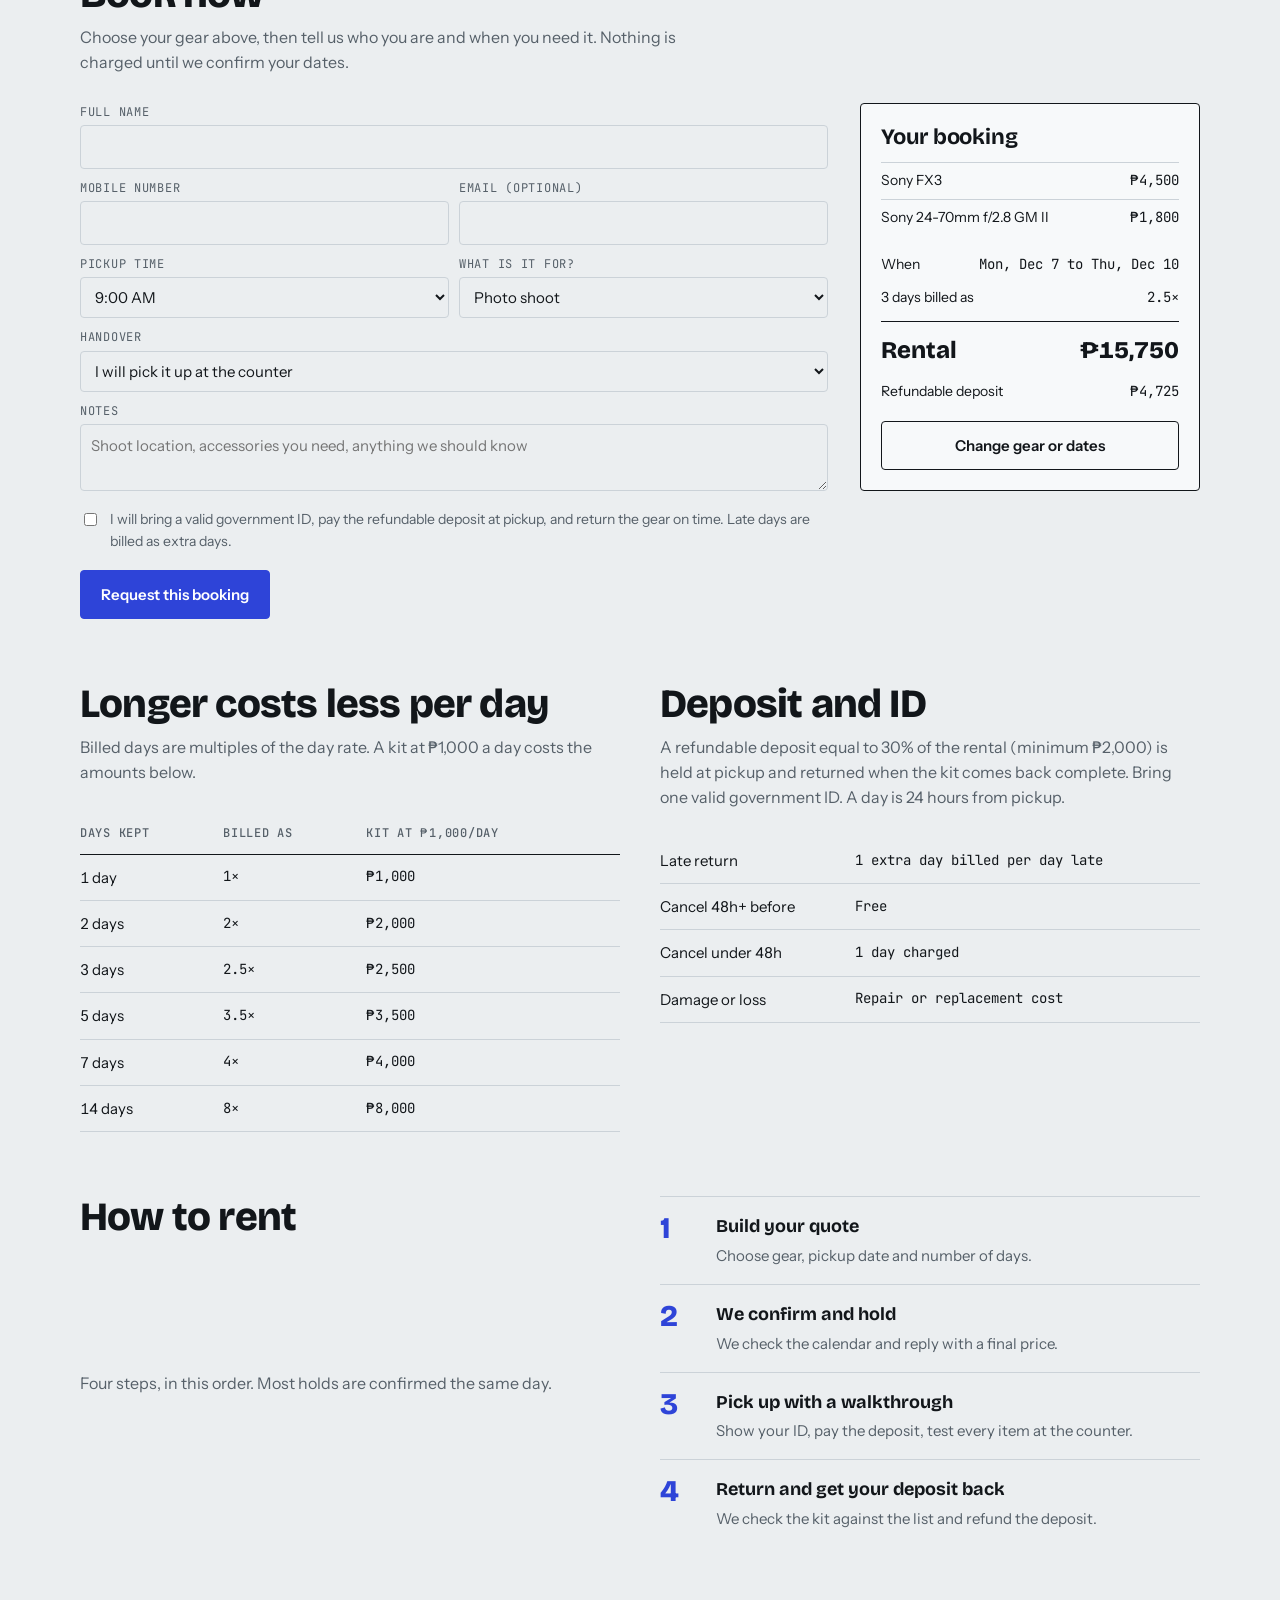
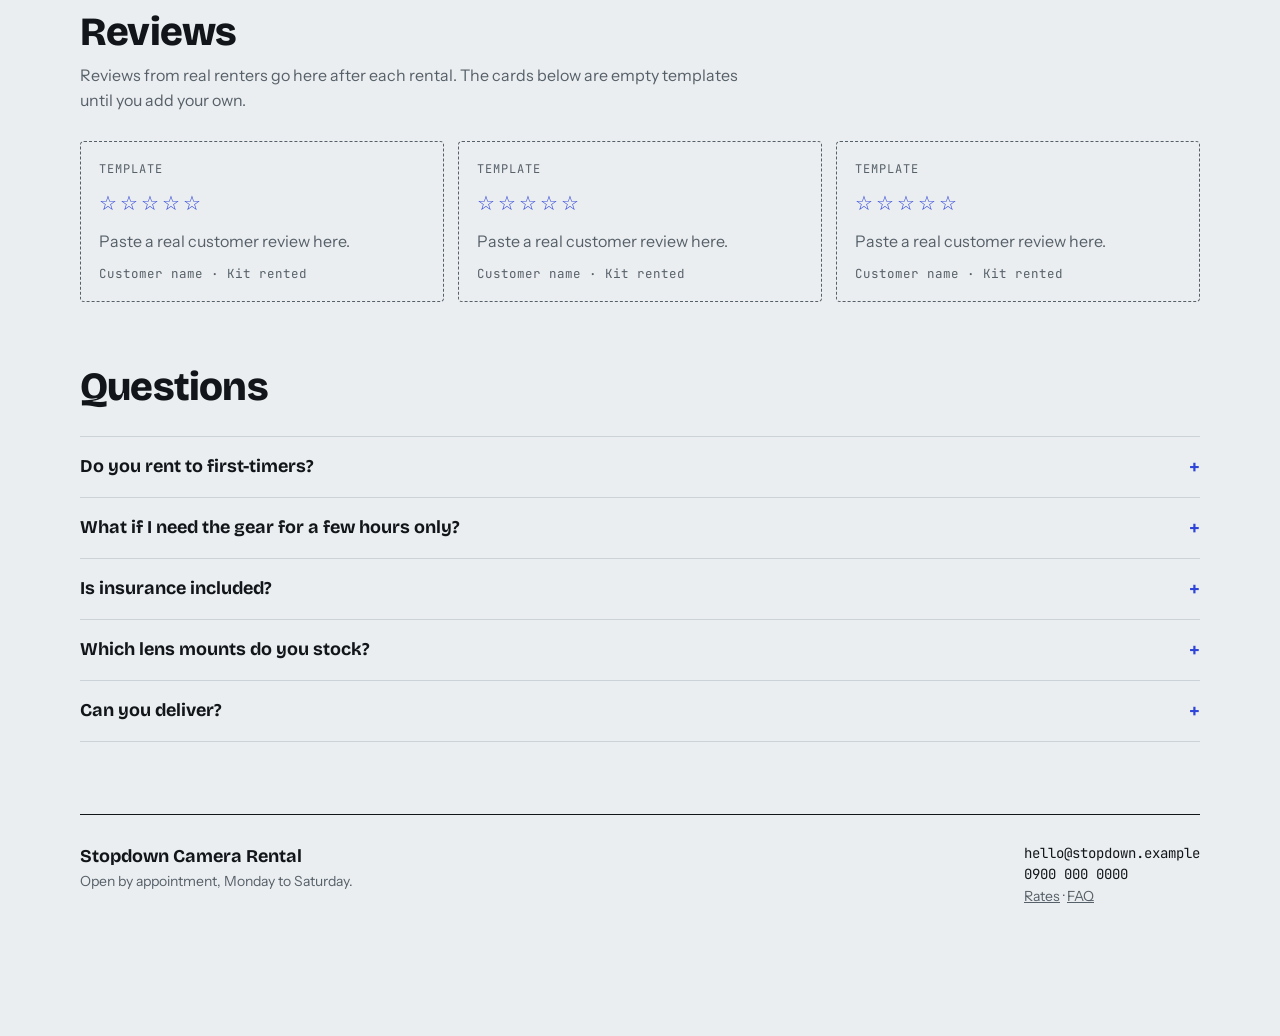
==== commit 149bf195: "Update index.html" ====
--- a/index.html
+++ b/index.html
@@ -1,7 +1,6 @@
 <!doctype html><html><head><meta charset=utf8><meta name=viewport content="width=device-width,initial-scale=1,viewport-fit=cover"><style>:root{color-scheme:light;box-sizing:border-box;padding-top:env(safe-area-inset-top,0px);padding-bottom:env(safe-area-inset-bottom,0px)}html{scroll-padding-top:env(safe-area-inset-top,0px)}body{margin:0;padding:0;font:14px -apple-system,BlinkMacSystemFont,sans-serif;background:#fff;color:#000}img{max-width:100%}[hidden]:not([hidden=until-found i]){display:none!important}</style></head><body>
 <title>Stopdown Camera Rental</title>
 <meta name="claude:viewport-fit-sides" content="cover">
-<link rel="stylesheet" href="style.css">
 <link rel="stylesheet" href="https://fonts.googleapis.com/css2?family=Bricolage+Grotesque:opsz,wght@12..96,500;12..96,700;12..96,800&family=Instrument+Sans:wght@400;500;600&family=JetBrains+Mono:wght@400;500&display=swap">
 <style>
 /* Layout: lens-barrel hero with a day-rate readout, then a catalog beside a live quote slip. */
